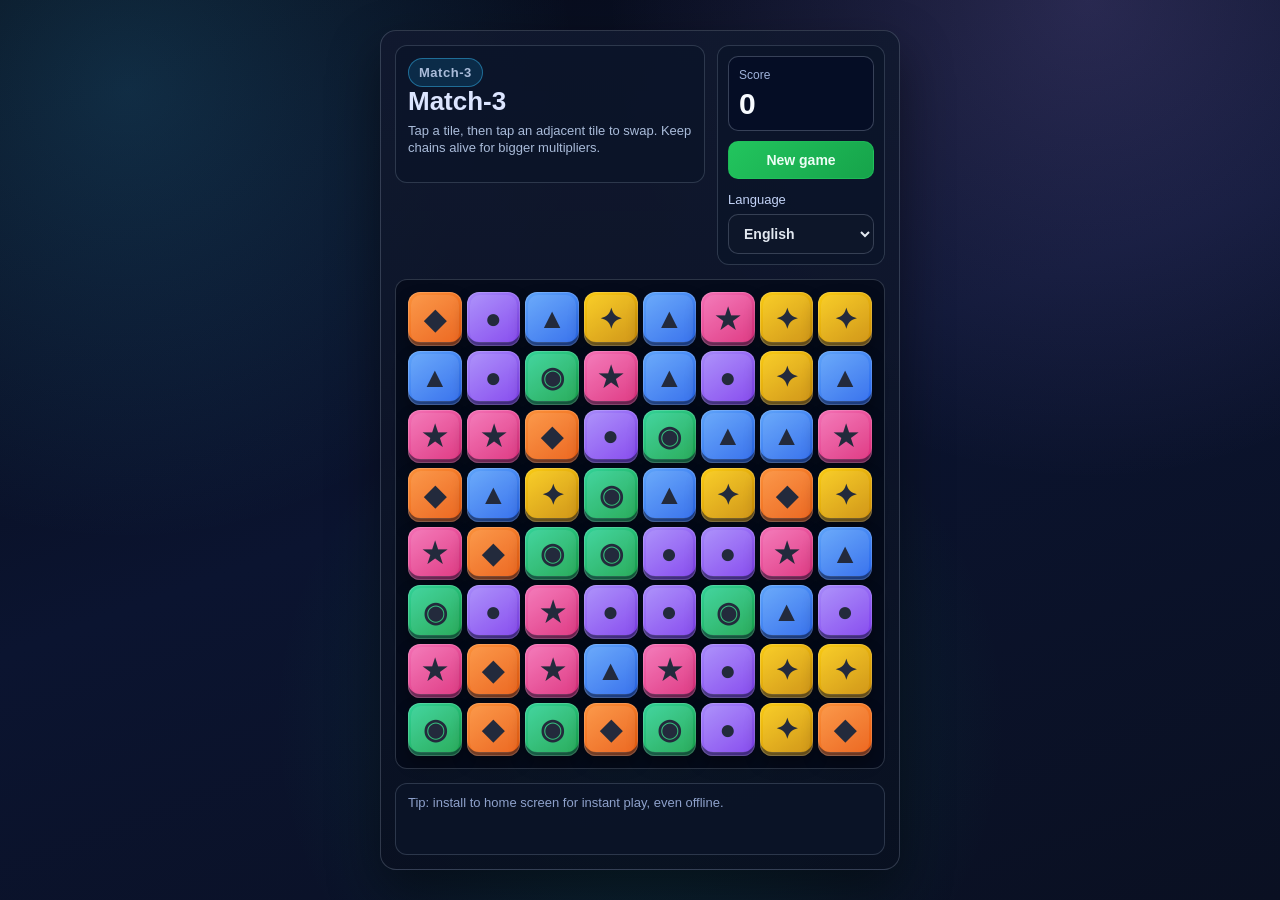
==== match3/index.html @ 3746330c "style: redesign match3 look with motion polish" ====
<!doctype html>
<html lang="en">
  <head>
    <meta charset="UTF-8" />
    <meta name="viewport" content="width=device-width, initial-scale=1.0" />
    <meta name="theme-color" content="#0f172a" />
    <meta name="description" content="Offline-ready Match-3 game built with HTML/CSS/JS (PWA)." />
    <link rel="manifest" href="./manifest.webmanifest" />
    <link rel="apple-touch-icon" href="./icons/icon-192.svg" />
    <link rel="icon" type="image/svg+xml" href="./icons/icon-192.svg" />
    <title>Match-3</title>
    <link rel="stylesheet" href="./styles.css" />
  </head>
  <body>
    <main class="app">
      <header class="topbar">
        <div class="title-block">
          <p class="badge">Match-3</p>
          <h1 data-i18n="title">Match-3</h1>
          <p data-i18n="subtitle">Tap a tile, then tap an adjacent tile to swap. Keep chains alive for bigger multipliers.</p>
        </div>

        <section class="hud" aria-label="Game status">
          <div class="score-box" id="score-box">
            <span data-i18n="score-label">Score</span>
            <strong id="score">0</strong>
          </div>

          <button id="restart" data-i18n="restart">Restart</button>

          <label for="locale" class="lang-label" data-i18n="locale-label">Language</label>
          <select id="locale">
            <option value="en">English</option>
            <option value="zh">中文</option>
            <option value="ms">Bahasa Melayu</option>
          </select>
        </section>
      </header>

      <section class="board-wrap">
        <section class="board" id="board" aria-label="Game board"></section>
      </section>

      <div class="status-area" aria-live="polite">
        <p class="hint" data-i18n="hint">Tip: install to home screen for instant play, even offline.</p>
        <p class="offline-status" id="status"></p>
      </div>
    </main>

    <script src="./app.js" defer></script>
    <script src="./sw-register.js" defer></script>
  </body>
</html>
---- match3/styles.css ----
:root {
  font-family: Inter, "PingFang SC", "Microsoft YaHei", "Noto Sans", Arial, Helvetica, sans-serif;
  color: #dce5ff;
  background: #070b17;
  line-height: 1.35;
}

* {
  box-sizing: border-box;
}

body {
  margin: 0;
  min-height: 100vh;
  display: grid;
  place-items: center;
  padding: 18px;
  background:
    radial-gradient(circle at 10% 10%, rgba(56, 189, 248, 0.18), transparent 32%),
    radial-gradient(circle at 85% 0%, rgba(167, 139, 250, 0.2), transparent 34%),
    radial-gradient(circle at 50% 80%, rgba(16, 185, 129, 0.16), transparent 38%),
    linear-gradient(160deg, #070b17 0%, #0b1430 48%, #0a1022 100%);
  color: inherit;
}

.app {
  width: min(520px, 100%);
  border-radius: 16px;
  background:
    linear-gradient(180deg, rgba(17, 25, 47, 0.9), rgba(9, 15, 31, 0.82));
  border: 1px solid rgba(148, 163, 184, 0.28);
  box-shadow: 0 22px 52px rgba(0, 0, 0, 0.45);
  display: grid;
  gap: 14px;
  padding: 14px;
}

.topbar {
  display: grid;
  grid-template-columns: 1fr auto;
  align-items: start;
  gap: 12px;
}

.title-block,
.hud {
  background: rgba(11, 20, 40, 0.8);
  border: 1px solid rgba(148, 163, 184, 0.25);
  border-radius: 12px;
  padding: 10px;
}

.title-block {
  padding: 12px;
  min-height: 138px;
}

.badge {
  display: inline-block;
  margin: 0 0 8px;
  padding: 5px 10px;
  border-radius: 999px;
  font-size: 12px;
  letter-spacing: 0.04em;
  color: #7dd3fc;
  background: rgba(14, 165, 233, 0.16);
  border: 1px solid rgba(56, 189, 248, 0.45);
  font-weight: 700;
}

h1 {
  margin: 0 0 6px;
  font-size: 26px;
  line-height: 1.1;
}

.title-block p {
  margin: 0;
  font-size: 13px;
  color: #a9bbd9;
}

.hud {
  min-width: 162px;
  width: 168px;
}

.score-box {
  border-radius: 10px;
  padding: 10px;
  background: #050d25;
  border: 1px solid rgba(148, 163, 184, 0.35);
  margin-bottom: 10px;
  transform-origin: center;
}

.score-box span {
  display: block;
  color: #9fb2da;
  font-size: 12px;
  margin-bottom: 4px;
}

.score-box strong {
  display: block;
  font-size: 30px;
  color: #f8fbff;
  line-height: 1.1;
  letter-spacing: 0.03em;
}

.hud label {
  display: block;
  margin-top: 12px;
  margin-bottom: 6px;
  font-size: 13px;
  color: #c3d3f7;
}

select,
button {
  border: 1px solid rgba(148, 163, 184, 0.3);
  border-radius: 10px;
  background: rgba(15, 23, 42, 0.7);
  color: #e2e8f0;
  width: 100%;
  padding: 10px 11px;
  font-size: 14px;
  font-weight: 600;
}

button {
  background: linear-gradient(135deg, #22c55e, #16a34a);
  border-color: rgba(34, 197, 94, 0.55);
  color: #ecfdf5;
  cursor: pointer;
  transition: transform 120ms ease, box-shadow 120ms ease, filter 120ms ease;
}

button:hover {
  filter: brightness(1.08);
  box-shadow: 0 10px 16px rgba(34, 197, 94, 0.25);
}

button:active {
  transform: translateY(1px) scale(0.99);
}

button:focus-visible,
select:focus-visible {
  outline: 3px solid rgba(56, 189, 248, 0.72);
  outline-offset: 2px;
}

.status-area {
  border-radius: 12px;
  padding: 10px 12px;
  background: rgba(11, 20, 40, 0.75);
  border: 1px solid rgba(148, 163, 184, 0.25);
  min-height: 72px;
}

.hint {
  color: #8ea1cb;
  margin: 0;
  font-size: 13px;
}

#status {
  margin: 8px 0 0;
  font-size: 13px;
  min-height: 18px;
  color: #facc15;
}

.board-wrap {
  background: rgba(4, 10, 25, 0.85);
  border: 1px solid rgba(148, 163, 184, 0.28);
  border-radius: 12px;
  padding: 12px;
}

.board {
  width: 100%;
  aspect-ratio: 1 / 1;
  display: grid;
  grid-template-columns: repeat(8, 1fr);
  grid-template-rows: repeat(8, 1fr);
  gap: 5px;
}

.tile {
  border: none;
  border-radius: 12px;
  width: 100%;
  aspect-ratio: 1 / 1;
  display: grid;
  place-items: center;
  font-size: 28px;
  font-weight: 600;
  cursor: pointer;
  position: relative;
  user-select: none;
  transition: transform 140ms cubic-bezier(0.2, 0.7, 0.2, 1), box-shadow 140ms ease;
  box-shadow: inset 0 -4px 0 rgba(15, 23, 42, 0.55), 0 8px 16px rgba(0, 0, 0, 0.32);
  color: #0f172a;
}

.tile::before {
  content: "";
  position: absolute;
  inset: 3px;
  border-radius: 10px;
  opacity: 0.22;
  background: rgba(255, 255, 255, 0.38);
}

.tile::after {
  content: "";
  position: absolute;
  inset: 0;
  border-radius: inherit;
  box-shadow: inset 0 0 0 1px rgba(255, 255, 255, 0.16);
}

.tile span,
.tile {
  position: relative;
}

.tile.removing {
  opacity: 0;
  transform: scale(0.12) rotate(12deg);
  transition: transform 110ms ease, opacity 110ms ease;
}

.tile.selected {
  transform: translateY(-2px);
  box-shadow: 0 0 0 3px rgba(245, 158, 11, 0.6), 0 0 18px rgba(245, 158, 11, 0.6);
}

.tile.shake {
  animation: tile-shake 170ms ease-in-out;
}

.tile.appearing {
  animation: tile-pop 260ms cubic-bezier(0.16, 1, 0.3, 1);
}

.score-pop {
  animation: score-pop 280ms cubic-bezier(0.18, 1, 0.31, 1);
}

.swapping {
  transition: transform 210ms cubic-bezier(0.17, 0.89, 0.32, 1.2);
}

.type-0 {
  background: linear-gradient(145deg, #fb923c, #ea580c);
}

.type-1 {
  background: linear-gradient(145deg, #34d399, #16a34a);
}

.type-2 {
  background: linear-gradient(145deg, #60a5fa, #2563eb);
}

.type-3 {
  background: linear-gradient(145deg, #f472b6, #db2777);
}

.type-4 {
  background: linear-gradient(145deg, #a78bfa, #7c3aed);
}

.type-5 {
  background: linear-gradient(145deg, #facc15, #ca8a04);
}

@keyframes tile-pop {
  0% {
    transform: scale(0.55) translateY(8px);
    opacity: 0;
  }
  65% {
    transform: scale(1.08) translateY(-2px);
    opacity: 1;
  }
  100% {
    transform: scale(1) translateY(0);
    opacity: 1;
  }
}

@keyframes score-pop {
  0% {
    transform: scale(1);
  }
  50% {
    transform: scale(1.07);
  }
  100% {
    transform: scale(1);
  }
}

@keyframes tile-shake {
  0%,
  100% {
    transform: translateX(0);
  }
  20% {
    transform: translateX(-3px);
  }
  40% {
    transform: translateX(3px);
  }
  60% {
    transform: translateX(-2px);
  }
  80% {
    transform: translateX(2px);
  }
}

@media (max-width: 540px) {
  .topbar {
    grid-template-columns: 1fr;
  }

  .hud {
    width: 100%;
  }

  .tile {
    font-size: 22px;
  }
}
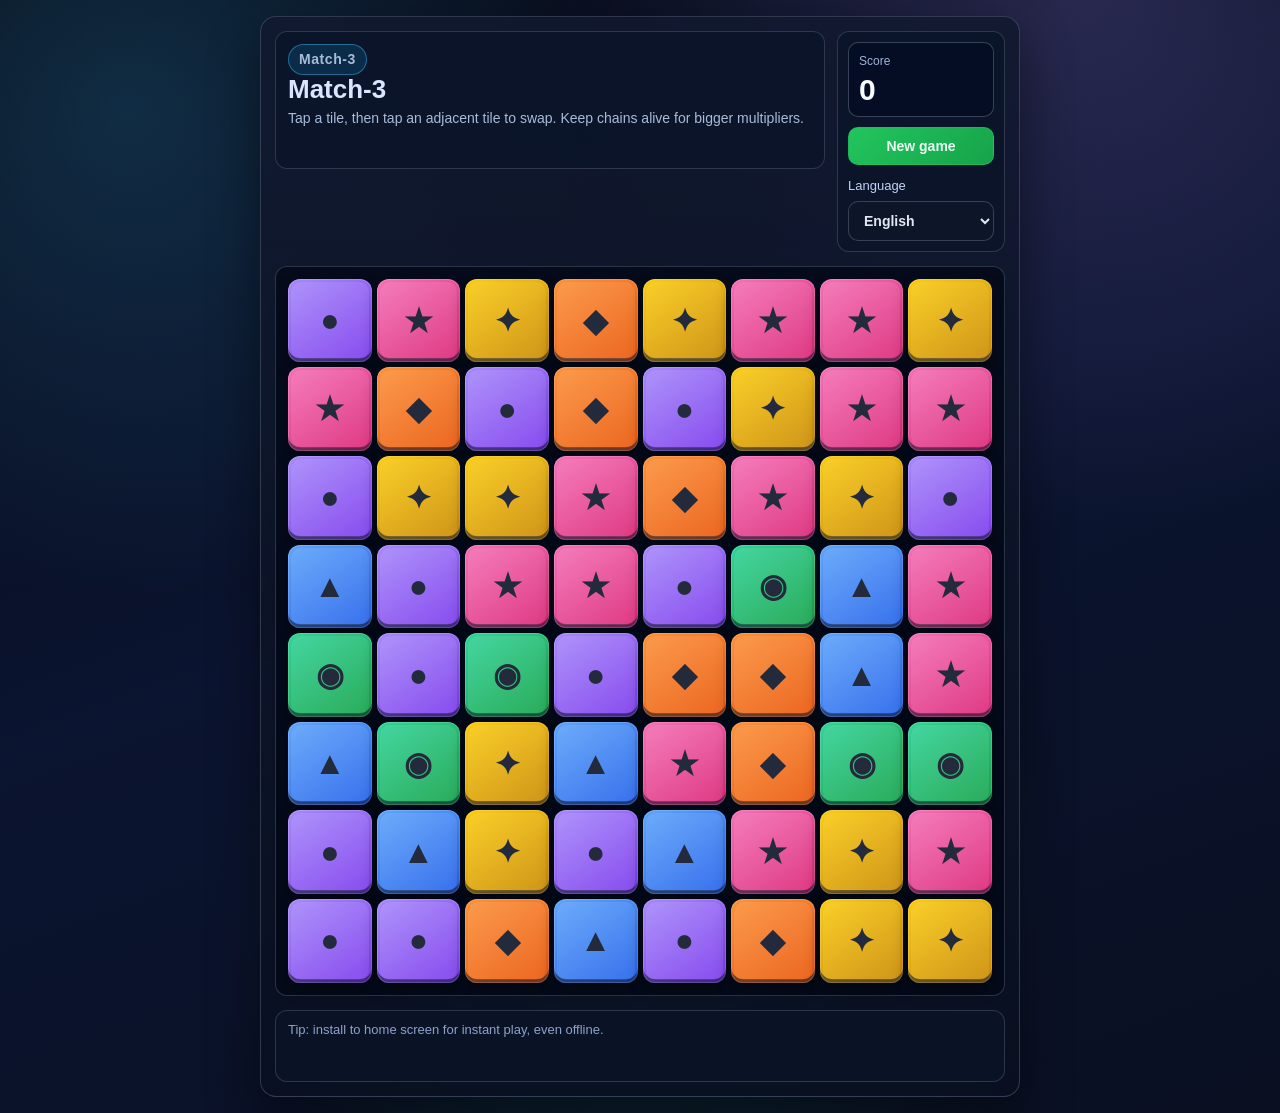
==== commit c54f458c: "feat: improve match3 mobile responsive drag and safe area" ====
--- a/match3/index.html
+++ b/match3/index.html
@@ -2,7 +2,12 @@
 <html lang="en">
   <head>
     <meta charset="UTF-8" />
-    <meta name="viewport" content="width=device-width, initial-scale=1.0" />
+    <meta
+      name="viewport"
+      content="width=device-width, initial-scale=1, maximum-scale=1, minimum-scale=1, user-scalable=no, viewport-fit=cover"
+    />
+    <meta name="apple-mobile-web-app-capable" content="yes" />
+    <meta name="mobile-web-app-capable" content="yes" />
     <meta name="theme-color" content="#0f172a" />
     <meta name="description" content="Offline-ready Match-3 game built with HTML/CSS/JS (PWA)." />
     <link rel="manifest" href="./manifest.webmanifest" />
--- a/match3/styles.css
+++ b/match3/styles.css
@@ -3,6 +3,10 @@
   color: #dce5ff;
   background: #070b17;
   line-height: 1.35;
+  --safe-top: env(safe-area-inset-top);
+  --safe-right: env(safe-area-inset-right);
+  --safe-bottom: env(safe-area-inset-bottom);
+  --safe-left: env(safe-area-inset-left);
 }
 
 * {
@@ -11,20 +15,30 @@
 
 body {
   margin: 0;
+  min-height: 100dvh;
   min-height: 100vh;
   display: grid;
   place-items: center;
-  padding: 18px;
+  padding:
+    max(16px, var(--safe-top))
+    max(16px, var(--safe-right))
+    max(16px, var(--safe-bottom))
+    max(16px, var(--safe-left));
   background:
     radial-gradient(circle at 10% 10%, rgba(56, 189, 248, 0.18), transparent 32%),
     radial-gradient(circle at 85% 0%, rgba(167, 139, 250, 0.2), transparent 34%),
     radial-gradient(circle at 50% 80%, rgba(16, 185, 129, 0.16), transparent 38%),
     linear-gradient(160deg, #070b17 0%, #0b1430 48%, #0a1022 100%);
   color: inherit;
+  overflow: hidden;
+  overscroll-behavior: none;
+  touch-action: manipulation;
+  -webkit-text-size-adjust: 100%;
 }
 
 .app {
-  width: min(520px, 100%);
+  width: min(620px, calc(100vw - 32px));
+  max-width: 860px;
   border-radius: 16px;
   background:
     linear-gradient(180deg, rgba(17, 25, 47, 0.9), rgba(9, 15, 31, 0.82));
@@ -187,6 +201,7 @@
   grid-template-columns: repeat(8, 1fr);
   grid-template-rows: repeat(8, 1fr);
   gap: 5px;
+  touch-action: none;
 }
 
 .tile {
@@ -200,7 +215,9 @@
   font-weight: 600;
   cursor: pointer;
   position: relative;
+  -webkit-tap-highlight-color: transparent;
   user-select: none;
+  touch-action: none;
   transition: transform 140ms cubic-bezier(0.2, 0.7, 0.2, 1), box-shadow 140ms ease;
   box-shadow: inset 0 -4px 0 rgba(15, 23, 42, 0.55), 0 8px 16px rgba(0, 0, 0, 0.32);
   color: #0f172a;
@@ -236,7 +253,18 @@
 
 .tile.selected {
   transform: translateY(-2px);
-  box-shadow: 0 0 0 3px rgba(245, 158, 11, 0.6), 0 0 18px rgba(245, 158, 11, 0.6);
+  box-shadow: 0 0 0 3px rgba(245, 158, 11, 0.8), 0 0 18px rgba(245, 158, 11, 0.6);
+}
+
+.tile.selected,
+.tile.dragging {
+  outline: 2px solid rgba(250, 204, 21, 0.9);
+  outline-offset: 1px;
+}
+
+.tile:focus-visible {
+  outline: 3px solid rgba(56, 189, 248, 0.85);
+  outline-offset: 2px;
 }
 
 .tile.shake {
@@ -338,3 +366,36 @@
     font-size: 22px;
   }
 }
+
+@media (min-width: 541px) and (max-width: 820px) {
+  .app {
+    width: min(700px, calc(100vw - 32px));
+    padding: 16px;
+  }
+
+  .topbar {
+    grid-template-columns: 1.25fr 1fr;
+  }
+
+  .hud {
+    width: 100%;
+  }
+
+  .tile {
+    font-size: 24px;
+  }
+}
+
+@media (min-width: 1025px) {
+  .app {
+    width: 760px;
+  }
+
+  .title-block p {
+    font-size: 14px;
+  }
+
+  .tile {
+    font-size: 32px;
+  }
+}
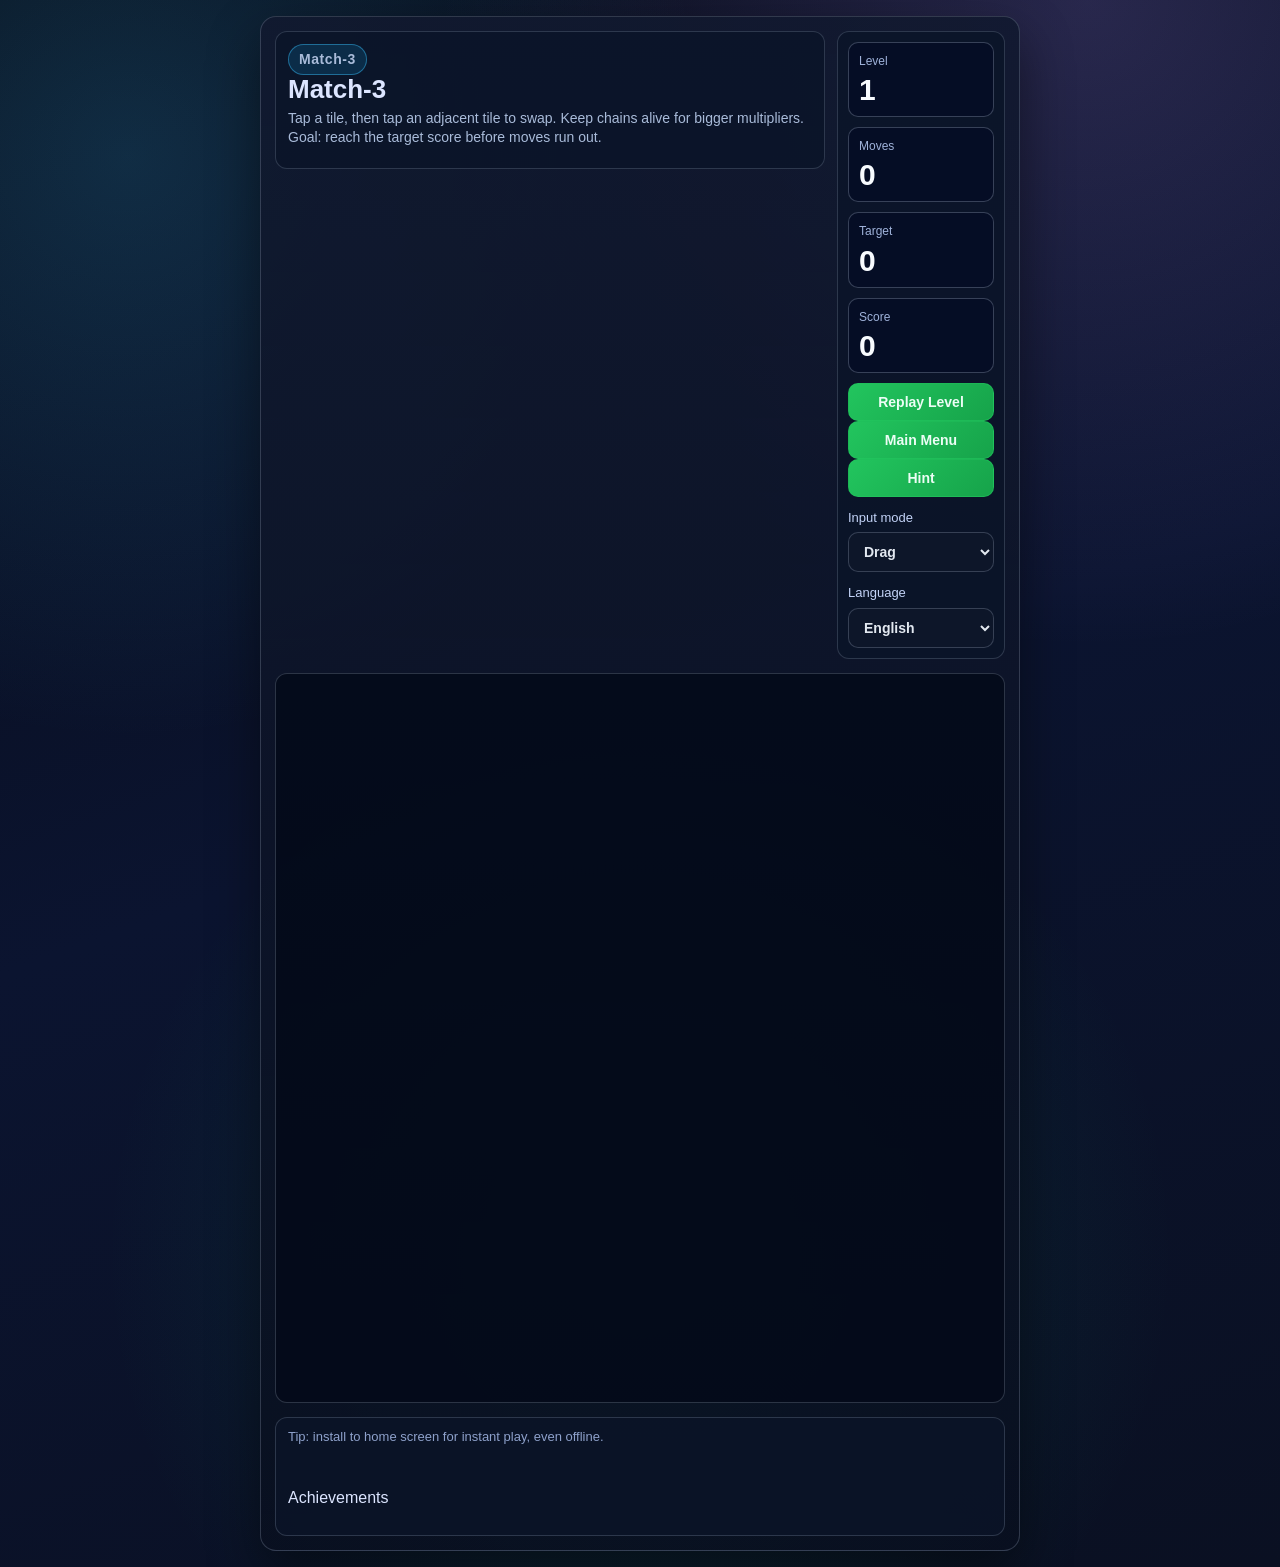
==== commit 61f4bb9f: "Refactor match3 to SSOT-style JS modules" ====
--- a/match3/index.html
+++ b/match3/index.html
@@ -23,20 +23,48 @@
           <p class="badge">Match-3</p>
           <h1 data-i18n="title">Match-3</h1>
           <p data-i18n="subtitle">Tap a tile, then tap an adjacent tile to swap. Keep chains alive for bigger multipliers.</p>
+          <p data-i18n="subtitle-goal">Goal: reach the target score before moves run out.</p>
         </div>
 
         <section class="hud" aria-label="Game status">
-          <div class="score-box" id="score-box">
-            <span data-i18n="score-label">Score</span>
-            <strong id="score">0</strong>
+          <div class="stat-grid" id="score-box" role="group" aria-label="Game status">
+            <div class="score-box">
+              <span data-i18n="level-label">Level</span>
+              <strong id="level">1</strong>
+            </div>
+            <div class="score-box">
+              <span data-i18n="moves-left">Moves</span>
+              <strong id="moves-left">0</strong>
+            </div>
+            <div class="score-box">
+              <span data-i18n="target-score">Target</span>
+              <strong id="target-score">0</strong>
+            </div>
+            <div class="score-box">
+              <span data-i18n="goal-progress-label">Score</span>
+              <strong id="goal-progress">0</strong>
+            </div>
           </div>
 
-          <button id="restart" data-i18n="restart">Restart</button>
+          <div class="control-row">
+            <button id="restart" data-i18n="restart">Replay Level</button>
+            <button id="next-level" data-i18n="next-level" hidden>Next Level</button>
+            <button id="main-menu" data-i18n="main-menu">Main Menu</button>
+          </div>
+
+          <div class="control-row">
+            <button id="hint" data-i18n="hint-button">Hint</button>
+            <label for="input-mode" class="mode-label" data-i18n="interaction-label">Input mode</label>
+            <select id="input-mode">
+              <option value="drag" data-i18n="input-mode-drag">Drag</option>
+              <option value="tap" data-i18n="input-mode-tap">Tap</option>
+            </select>
+          </div>
 
           <label for="locale" class="lang-label" data-i18n="locale-label">Language</label>
           <select id="locale">
             <option value="en">English</option>
-            <option value="zh">中文</option>
+            <option value="zh">&#20013;&#25991;</option>
             <option value="ms">Bahasa Melayu</option>
           </select>
         </section>
@@ -46,13 +74,25 @@
         <section class="board" id="board" aria-label="Game board"></section>
       </section>
 
-      <div class="status-area" aria-live="polite">
+      <div class="status-area">
+        <p class="hint" id="status-hint"></p>
         <p class="hint" data-i18n="hint">Tip: install to home screen for instant play, even offline.</p>
-        <p class="offline-status" id="status"></p>
+        <p class="status-message" id="status" aria-live="polite"></p>
+        <p class="goal-message" id="goal-message" aria-live="assertive"></p>
+        <div class="achievements-wrap">
+          <p data-i18n="achievement-title">Achievements</p>
+          <ul id="achievements" class="achievements-list"></ul>
+        </div>
       </div>
     </main>
 
+    <script src="./js/config.js" defer></script>
+    <script src="./js/i18n.js" defer></script>
+    <script src="./js/modules/game-store.js" defer></script>
+    <script src="./js/modules/game-ui.js" defer></script>
     <script src="./app.js" defer></script>
     <script src="./sw-register.js" defer></script>
   </body>
 </html>
+
+
--- a/match3/styles.css
+++ b/match3/styles.css
@@ -3,6 +3,7 @@
   color: #dce5ff;
   background: #070b17;
   line-height: 1.35;
+  --tile-gap: 5px;
   --safe-top: env(safe-area-inset-top);
   --safe-right: env(safe-area-inset-right);
   --safe-bottom: env(safe-area-inset-bottom);
@@ -200,7 +201,7 @@
   display: grid;
   grid-template-columns: repeat(8, 1fr);
   grid-template-rows: repeat(8, 1fr);
-  gap: 5px;
+  gap: var(--tile-gap);
   touch-action: none;
 }
 
@@ -262,6 +263,42 @@
   outline-offset: 1px;
 }
 
+.tile.swap-hint {
+  outline: 2px dashed rgba(34, 197, 94, 0.75);
+  outline-offset: 1px;
+  box-shadow: 0 0 0 1px rgba(34, 197, 94, 0.35), 0 0 10px rgba(34, 197, 94, 0.35);
+}
+
+.tile.match-hint {
+  animation: match-pulse 900ms ease-out infinite;
+  box-shadow: 0 0 0 2px rgba(96, 165, 250, 0.72), 0 0 16px rgba(96, 165, 250, 0.5);
+  animation-name: match-pulse, match-glow;
+  animation-duration: 900ms, 1200ms;
+  animation-timing-function: ease-out, ease-in-out;
+  animation-iteration-count: infinite, infinite;
+}
+
+.chain-badge {
+  position: absolute;
+  top: 4px;
+  right: 4px;
+  font-size: 11px;
+  line-height: 1;
+  border-radius: 999px;
+  padding: 4px 6px;
+  color: #ecfeff;
+  background: linear-gradient(120deg, rgba(34, 211, 238, 0.95), rgba(59, 130, 246, 0.95));
+  border: 1px solid rgba(191, 219, 254, 0.8);
+  box-shadow: 0 2px 8px rgba(14, 116, 144, 0.35);
+  font-weight: 700;
+  letter-spacing: 0;
+  pointer-events: none;
+}
+
+.tile.invalid-swap {
+  animation: invalid-shake 240ms ease-in-out;
+}
+
 .tile:focus-visible {
   outline: 3px solid rgba(56, 189, 248, 0.85);
   outline-offset: 2px;
@@ -273,6 +310,13 @@
 
 .tile.appearing {
   animation: tile-pop 260ms cubic-bezier(0.16, 1, 0.3, 1);
+}
+
+.tile.falling {
+  transform: translateY(calc(-1 * var(--drop-distance) * (100% + var(--tile-gap))));
+  animation: tile-fall 460ms cubic-bezier(0.2, 1, 0.32, 1);
+  animation-delay: var(--fall-delay, 60ms);
+  animation-fill-mode: both;
 }
 
 .score-pop {
@@ -322,6 +366,22 @@
   }
 }
 
+@keyframes tile-fall {
+  0%,
+  18% {
+    transform: translateY(calc(-1 * var(--drop-distance) * (100% + var(--tile-gap))));
+  }
+  84% {
+    transform: translateY(3px);
+  }
+  94% {
+    transform: translateY(-2px);
+  }
+  100% {
+    transform: translateY(0);
+  }
+}
+
 @keyframes score-pop {
   0% {
     transform: scale(1);
@@ -350,6 +410,51 @@
   }
   80% {
     transform: translateX(2px);
+  }
+}
+
+@keyframes match-pulse {
+  0% {
+    box-shadow: 0 0 0 1px rgba(34, 197, 94, 0.3), 0 0 0 rgba(34, 197, 94, 0);
+  }
+  50% {
+    box-shadow: 0 0 0 2px rgba(34, 197, 94, 0.3), 0 0 18px rgba(34, 197, 94, 0.5);
+  }
+  100% {
+    box-shadow: 0 0 0 1px rgba(34, 197, 94, 0.3), 0 0 0 rgba(34, 197, 94, 0);
+  }
+}
+
+@keyframes match-glow {
+  0% {
+    filter: saturate(1);
+  }
+  50% {
+    filter: saturate(1.15);
+  }
+  100% {
+    filter: saturate(1);
+  }
+}
+
+@keyframes invalid-shake {
+  0% {
+    transform: translateX(0);
+  }
+  20% {
+    transform: translateX(-4px);
+  }
+  40% {
+    transform: translateX(4px);
+  }
+  60% {
+    transform: translateX(-2px);
+  }
+  80% {
+    transform: translateX(2px);
+  }
+  100% {
+    transform: translateX(0);
   }
 }
 
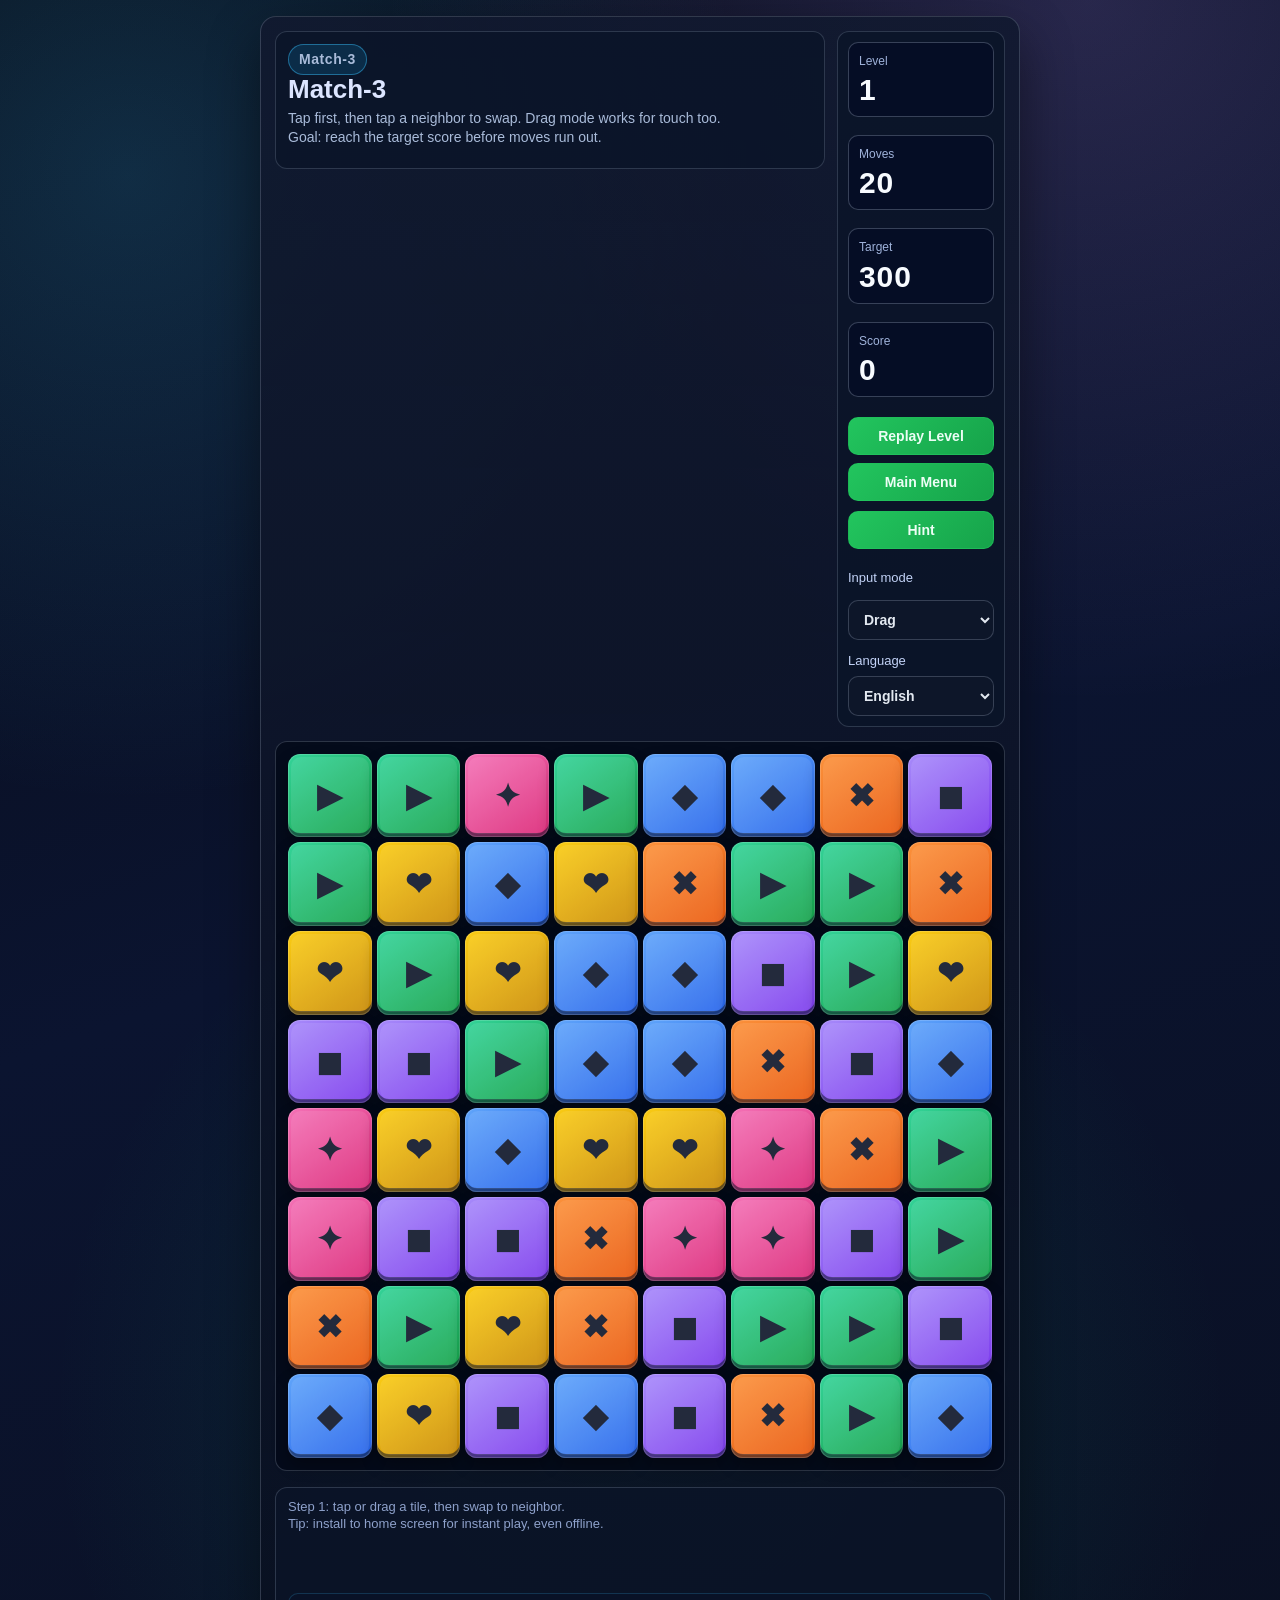
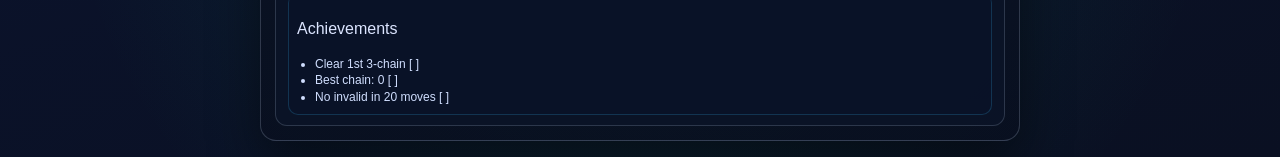
==== commit a0c1027f: "refactor: split match3 helpers into modules" ====
--- a/match3/index.html
+++ b/match3/index.html
@@ -89,7 +89,9 @@
     <script src="./js/config.js" defer></script>
     <script src="./js/i18n.js" defer></script>
     <script src="./js/modules/game-store.js" defer></script>
+    <script src="./js/modules/game-logic.js" defer></script>
     <script src="./js/modules/game-ui.js" defer></script>
+    <script src="./js/modules/game-animations.js" defer></script>
     <script src="./app.js" defer></script>
     <script src="./sw-register.js" defer></script>
   </body>
--- a/match3/styles.css
+++ b/match3/styles.css
@@ -1,506 +1,3 @@
-:root {
-  font-family: Inter, "PingFang SC", "Microsoft YaHei", "Noto Sans", Arial, Helvetica, sans-serif;
-  color: #dce5ff;
-  background: #070b17;
-  line-height: 1.35;
-  --tile-gap: 5px;
-  --safe-top: env(safe-area-inset-top);
-  --safe-right: env(safe-area-inset-right);
-  --safe-bottom: env(safe-area-inset-bottom);
-  --safe-left: env(safe-area-inset-left);
-}
-
-* {
-  box-sizing: border-box;
-}
-
-body {
-  margin: 0;
-  min-height: 100dvh;
-  min-height: 100vh;
-  display: grid;
-  place-items: center;
-  padding:
-    max(16px, var(--safe-top))
-    max(16px, var(--safe-right))
-    max(16px, var(--safe-bottom))
-    max(16px, var(--safe-left));
-  background:
-    radial-gradient(circle at 10% 10%, rgba(56, 189, 248, 0.18), transparent 32%),
-    radial-gradient(circle at 85% 0%, rgba(167, 139, 250, 0.2), transparent 34%),
-    radial-gradient(circle at 50% 80%, rgba(16, 185, 129, 0.16), transparent 38%),
-    linear-gradient(160deg, #070b17 0%, #0b1430 48%, #0a1022 100%);
-  color: inherit;
-  overflow: hidden;
-  overscroll-behavior: none;
-  touch-action: manipulation;
-  -webkit-text-size-adjust: 100%;
-}
-
-.app {
-  width: min(620px, calc(100vw - 32px));
-  max-width: 860px;
-  border-radius: 16px;
-  background:
-    linear-gradient(180deg, rgba(17, 25, 47, 0.9), rgba(9, 15, 31, 0.82));
-  border: 1px solid rgba(148, 163, 184, 0.28);
-  box-shadow: 0 22px 52px rgba(0, 0, 0, 0.45);
-  display: grid;
-  gap: 14px;
-  padding: 14px;
-}
-
-.topbar {
-  display: grid;
-  grid-template-columns: 1fr auto;
-  align-items: start;
-  gap: 12px;
-}
-
-.title-block,
-.hud {
-  background: rgba(11, 20, 40, 0.8);
-  border: 1px solid rgba(148, 163, 184, 0.25);
-  border-radius: 12px;
-  padding: 10px;
-}
-
-.title-block {
-  padding: 12px;
-  min-height: 138px;
-}
-
-.badge {
-  display: inline-block;
-  margin: 0 0 8px;
-  padding: 5px 10px;
-  border-radius: 999px;
-  font-size: 12px;
-  letter-spacing: 0.04em;
-  color: #7dd3fc;
-  background: rgba(14, 165, 233, 0.16);
-  border: 1px solid rgba(56, 189, 248, 0.45);
-  font-weight: 700;
-}
-
-h1 {
-  margin: 0 0 6px;
-  font-size: 26px;
-  line-height: 1.1;
-}
-
-.title-block p {
-  margin: 0;
-  font-size: 13px;
-  color: #a9bbd9;
-}
-
-.hud {
-  min-width: 162px;
-  width: 168px;
-}
-
-.score-box {
-  border-radius: 10px;
-  padding: 10px;
-  background: #050d25;
-  border: 1px solid rgba(148, 163, 184, 0.35);
-  margin-bottom: 10px;
-  transform-origin: center;
-}
-
-.score-box span {
-  display: block;
-  color: #9fb2da;
-  font-size: 12px;
-  margin-bottom: 4px;
-}
-
-.score-box strong {
-  display: block;
-  font-size: 30px;
-  color: #f8fbff;
-  line-height: 1.1;
-  letter-spacing: 0.03em;
-}
-
-.hud label {
-  display: block;
-  margin-top: 12px;
-  margin-bottom: 6px;
-  font-size: 13px;
-  color: #c3d3f7;
-}
-
-select,
-button {
-  border: 1px solid rgba(148, 163, 184, 0.3);
-  border-radius: 10px;
-  background: rgba(15, 23, 42, 0.7);
-  color: #e2e8f0;
-  width: 100%;
-  padding: 10px 11px;
-  font-size: 14px;
-  font-weight: 600;
-}
-
-button {
-  background: linear-gradient(135deg, #22c55e, #16a34a);
-  border-color: rgba(34, 197, 94, 0.55);
-  color: #ecfdf5;
-  cursor: pointer;
-  transition: transform 120ms ease, box-shadow 120ms ease, filter 120ms ease;
-}
-
-button:hover {
-  filter: brightness(1.08);
-  box-shadow: 0 10px 16px rgba(34, 197, 94, 0.25);
-}
-
-button:active {
-  transform: translateY(1px) scale(0.99);
-}
-
-button:focus-visible,
-select:focus-visible {
-  outline: 3px solid rgba(56, 189, 248, 0.72);
-  outline-offset: 2px;
-}
-
-.status-area {
-  border-radius: 12px;
-  padding: 10px 12px;
-  background: rgba(11, 20, 40, 0.75);
-  border: 1px solid rgba(148, 163, 184, 0.25);
-  min-height: 72px;
-}
-
-.hint {
-  color: #8ea1cb;
-  margin: 0;
-  font-size: 13px;
-}
-
-#status {
-  margin: 8px 0 0;
-  font-size: 13px;
-  min-height: 18px;
-  color: #facc15;
-}
-
-.board-wrap {
-  background: rgba(4, 10, 25, 0.85);
-  border: 1px solid rgba(148, 163, 184, 0.28);
-  border-radius: 12px;
-  padding: 12px;
-}
-
-.board {
-  width: 100%;
-  aspect-ratio: 1 / 1;
-  display: grid;
-  grid-template-columns: repeat(8, 1fr);
-  grid-template-rows: repeat(8, 1fr);
-  gap: var(--tile-gap);
-  touch-action: none;
-}
-
-.tile {
-  border: none;
-  border-radius: 12px;
-  width: 100%;
-  aspect-ratio: 1 / 1;
-  display: grid;
-  place-items: center;
-  font-size: 28px;
-  font-weight: 600;
-  cursor: pointer;
-  position: relative;
-  -webkit-tap-highlight-color: transparent;
-  user-select: none;
-  touch-action: none;
-  transition: transform 140ms cubic-bezier(0.2, 0.7, 0.2, 1), box-shadow 140ms ease;
-  box-shadow: inset 0 -4px 0 rgba(15, 23, 42, 0.55), 0 8px 16px rgba(0, 0, 0, 0.32);
-  color: #0f172a;
-}
-
-.tile::before {
-  content: "";
-  position: absolute;
-  inset: 3px;
-  border-radius: 10px;
-  opacity: 0.22;
-  background: rgba(255, 255, 255, 0.38);
-}
-
-.tile::after {
-  content: "";
-  position: absolute;
-  inset: 0;
-  border-radius: inherit;
-  box-shadow: inset 0 0 0 1px rgba(255, 255, 255, 0.16);
-}
-
-.tile span,
-.tile {
-  position: relative;
-}
-
-.tile.removing {
-  opacity: 0;
-  transform: scale(0.12) rotate(12deg);
-  transition: transform 110ms ease, opacity 110ms ease;
-}
-
-.tile.selected {
-  transform: translateY(-2px);
-  box-shadow: 0 0 0 3px rgba(245, 158, 11, 0.8), 0 0 18px rgba(245, 158, 11, 0.6);
-}
-
-.tile.selected,
-.tile.dragging {
-  outline: 2px solid rgba(250, 204, 21, 0.9);
-  outline-offset: 1px;
-}
-
-.tile.swap-hint {
-  outline: 2px dashed rgba(34, 197, 94, 0.75);
-  outline-offset: 1px;
-  box-shadow: 0 0 0 1px rgba(34, 197, 94, 0.35), 0 0 10px rgba(34, 197, 94, 0.35);
-}
-
-.tile.match-hint {
-  animation: match-pulse 900ms ease-out infinite;
-  box-shadow: 0 0 0 2px rgba(96, 165, 250, 0.72), 0 0 16px rgba(96, 165, 250, 0.5);
-  animation-name: match-pulse, match-glow;
-  animation-duration: 900ms, 1200ms;
-  animation-timing-function: ease-out, ease-in-out;
-  animation-iteration-count: infinite, infinite;
-}
-
-.chain-badge {
-  position: absolute;
-  top: 4px;
-  right: 4px;
-  font-size: 11px;
-  line-height: 1;
-  border-radius: 999px;
-  padding: 4px 6px;
-  color: #ecfeff;
-  background: linear-gradient(120deg, rgba(34, 211, 238, 0.95), rgba(59, 130, 246, 0.95));
-  border: 1px solid rgba(191, 219, 254, 0.8);
-  box-shadow: 0 2px 8px rgba(14, 116, 144, 0.35);
-  font-weight: 700;
-  letter-spacing: 0;
-  pointer-events: none;
-}
-
-.tile.invalid-swap {
-  animation: invalid-shake 240ms ease-in-out;
-}
-
-.tile:focus-visible {
-  outline: 3px solid rgba(56, 189, 248, 0.85);
-  outline-offset: 2px;
-}
-
-.tile.shake {
-  animation: tile-shake 170ms ease-in-out;
-}
-
-.tile.appearing {
-  animation: tile-pop 260ms cubic-bezier(0.16, 1, 0.3, 1);
-}
-
-.tile.falling {
-  transform: translateY(calc(-1 * var(--drop-distance) * (100% + var(--tile-gap))));
-  animation: tile-fall 460ms cubic-bezier(0.2, 1, 0.32, 1);
-  animation-delay: var(--fall-delay, 60ms);
-  animation-fill-mode: both;
-}
-
-.score-pop {
-  animation: score-pop 280ms cubic-bezier(0.18, 1, 0.31, 1);
-}
-
-.swapping {
-  transition: transform 210ms cubic-bezier(0.17, 0.89, 0.32, 1.2);
-}
-
-.type-0 {
-  background: linear-gradient(145deg, #fb923c, #ea580c);
-}
-
-.type-1 {
-  background: linear-gradient(145deg, #34d399, #16a34a);
-}
-
-.type-2 {
-  background: linear-gradient(145deg, #60a5fa, #2563eb);
-}
-
-.type-3 {
-  background: linear-gradient(145deg, #f472b6, #db2777);
-}
-
-.type-4 {
-  background: linear-gradient(145deg, #a78bfa, #7c3aed);
-}
-
-.type-5 {
-  background: linear-gradient(145deg, #facc15, #ca8a04);
-}
-
-@keyframes tile-pop {
-  0% {
-    transform: scale(0.55) translateY(8px);
-    opacity: 0;
-  }
-  65% {
-    transform: scale(1.08) translateY(-2px);
-    opacity: 1;
-  }
-  100% {
-    transform: scale(1) translateY(0);
-    opacity: 1;
-  }
-}
-
-@keyframes tile-fall {
-  0%,
-  18% {
-    transform: translateY(calc(-1 * var(--drop-distance) * (100% + var(--tile-gap))));
-  }
-  84% {
-    transform: translateY(3px);
-  }
-  94% {
-    transform: translateY(-2px);
-  }
-  100% {
-    transform: translateY(0);
-  }
-}
-
-@keyframes score-pop {
-  0% {
-    transform: scale(1);
-  }
-  50% {
-    transform: scale(1.07);
-  }
-  100% {
-    transform: scale(1);
-  }
-}
-
-@keyframes tile-shake {
-  0%,
-  100% {
-    transform: translateX(0);
-  }
-  20% {
-    transform: translateX(-3px);
-  }
-  40% {
-    transform: translateX(3px);
-  }
-  60% {
-    transform: translateX(-2px);
-  }
-  80% {
-    transform: translateX(2px);
-  }
-}
-
-@keyframes match-pulse {
-  0% {
-    box-shadow: 0 0 0 1px rgba(34, 197, 94, 0.3), 0 0 0 rgba(34, 197, 94, 0);
-  }
-  50% {
-    box-shadow: 0 0 0 2px rgba(34, 197, 94, 0.3), 0 0 18px rgba(34, 197, 94, 0.5);
-  }
-  100% {
-    box-shadow: 0 0 0 1px rgba(34, 197, 94, 0.3), 0 0 0 rgba(34, 197, 94, 0);
-  }
-}
-
-@keyframes match-glow {
-  0% {
-    filter: saturate(1);
-  }
-  50% {
-    filter: saturate(1.15);
-  }
-  100% {
-    filter: saturate(1);
-  }
-}
-
-@keyframes invalid-shake {
-  0% {
-    transform: translateX(0);
-  }
-  20% {
-    transform: translateX(-4px);
-  }
-  40% {
-    transform: translateX(4px);
-  }
-  60% {
-    transform: translateX(-2px);
-  }
-  80% {
-    transform: translateX(2px);
-  }
-  100% {
-    transform: translateX(0);
-  }
-}
-
-@media (max-width: 540px) {
-  .topbar {
-    grid-template-columns: 1fr;
-  }
-
-  .hud {
-    width: 100%;
-  }
-
-  .tile {
-    font-size: 22px;
-  }
-}
-
-@media (min-width: 541px) and (max-width: 820px) {
-  .app {
-    width: min(700px, calc(100vw - 32px));
-    padding: 16px;
-  }
-
-  .topbar {
-    grid-template-columns: 1.25fr 1fr;
-  }
-
-  .hud {
-    width: 100%;
-  }
-
-  .tile {
-    font-size: 24px;
-  }
-}
-
-@media (min-width: 1025px) {
-  .app {
-    width: 760px;
-  }
-
-  .title-block p {
-    font-size: 14px;
-  }
-
-  .tile {
-    font-size: 32px;
-  }
-}
+@import url("./styles/base.css");
+@import url("./styles/board.css");
+@import url("./styles/ui.css");
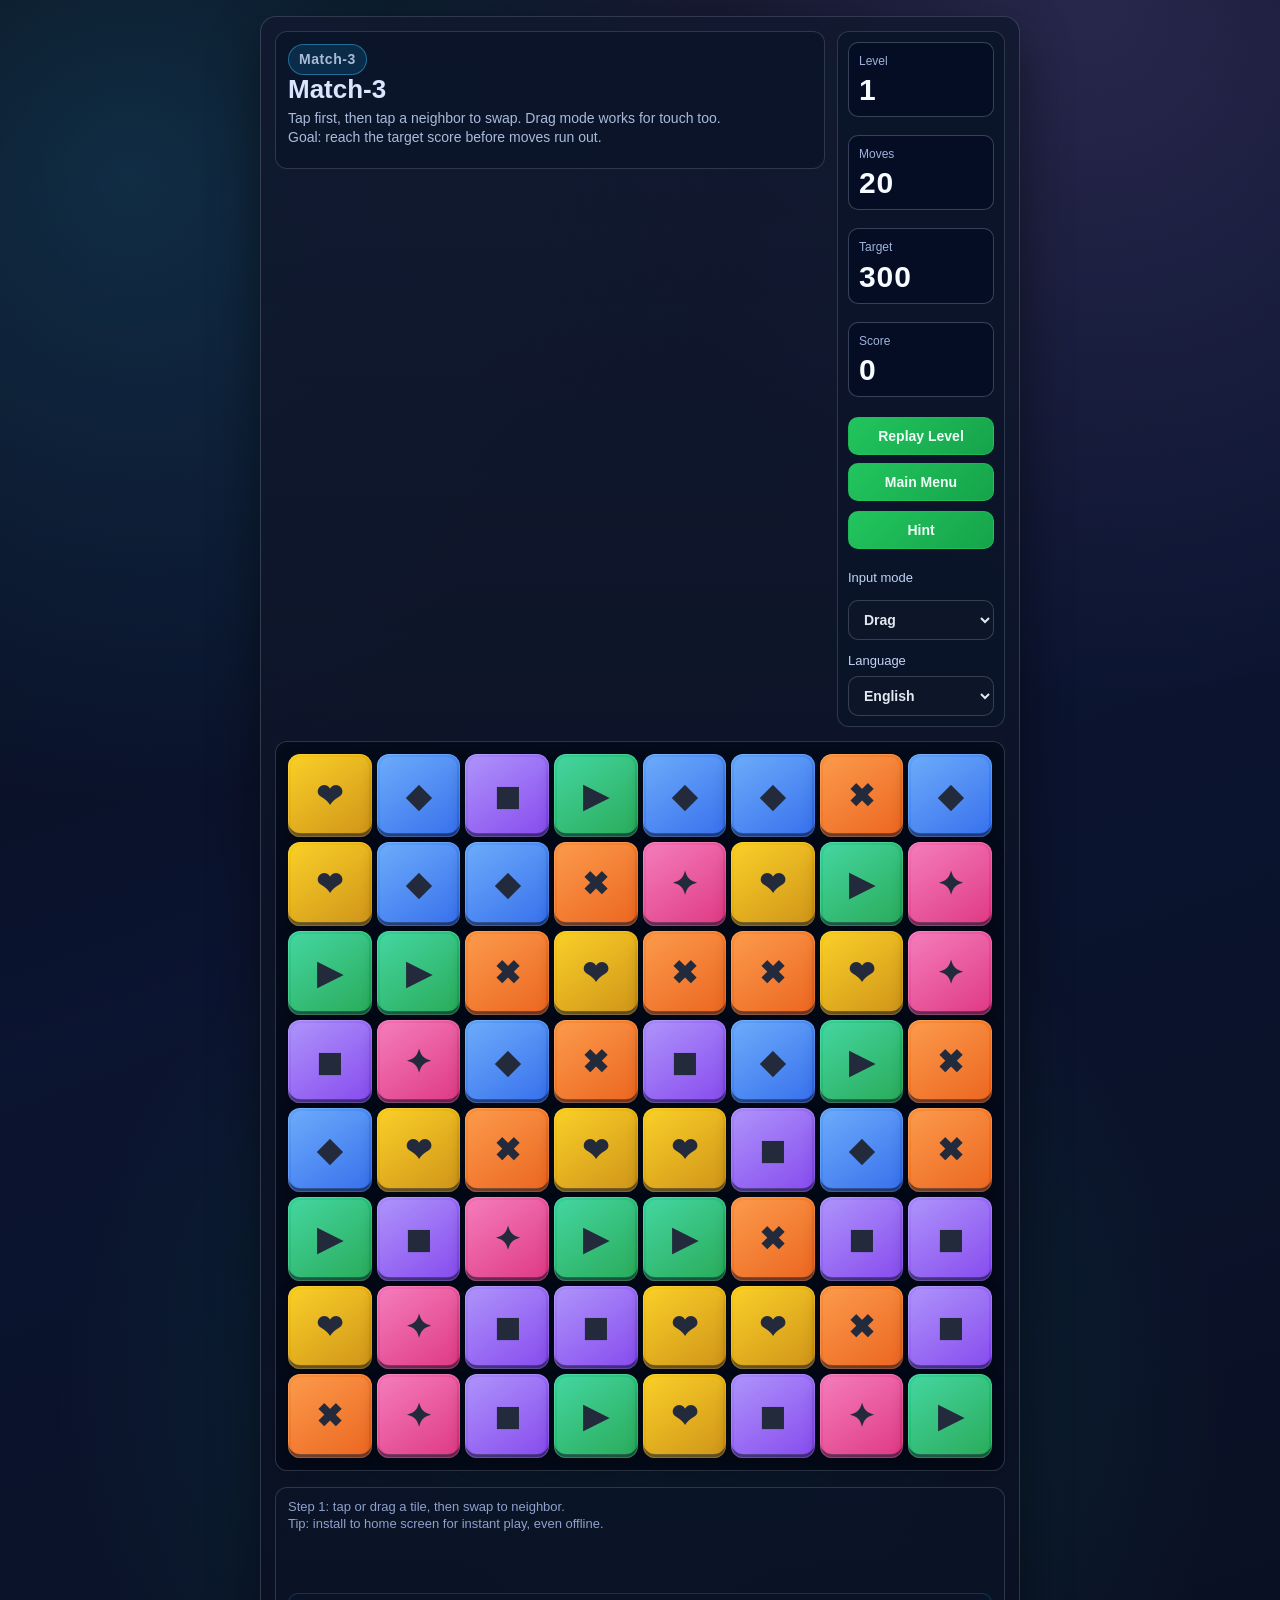
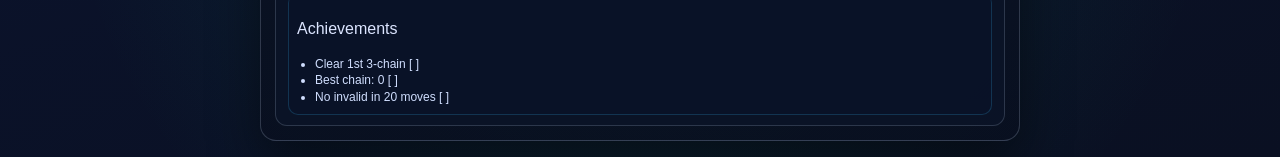
==== commit 8d0e4278: "refactor: split flow and input helpers" ====
--- a/match3/index.html
+++ b/match3/index.html
@@ -92,6 +92,8 @@
     <script src="./js/modules/game-logic.js" defer></script>
     <script src="./js/modules/game-ui.js" defer></script>
     <script src="./js/modules/game-animations.js" defer></script>
+    <script src="./js/modules/game-flow.js" defer></script>
+    <script src="./js/modules/game-input.js" defer></script>
     <script src="./app.js" defer></script>
     <script src="./sw-register.js" defer></script>
   </body>
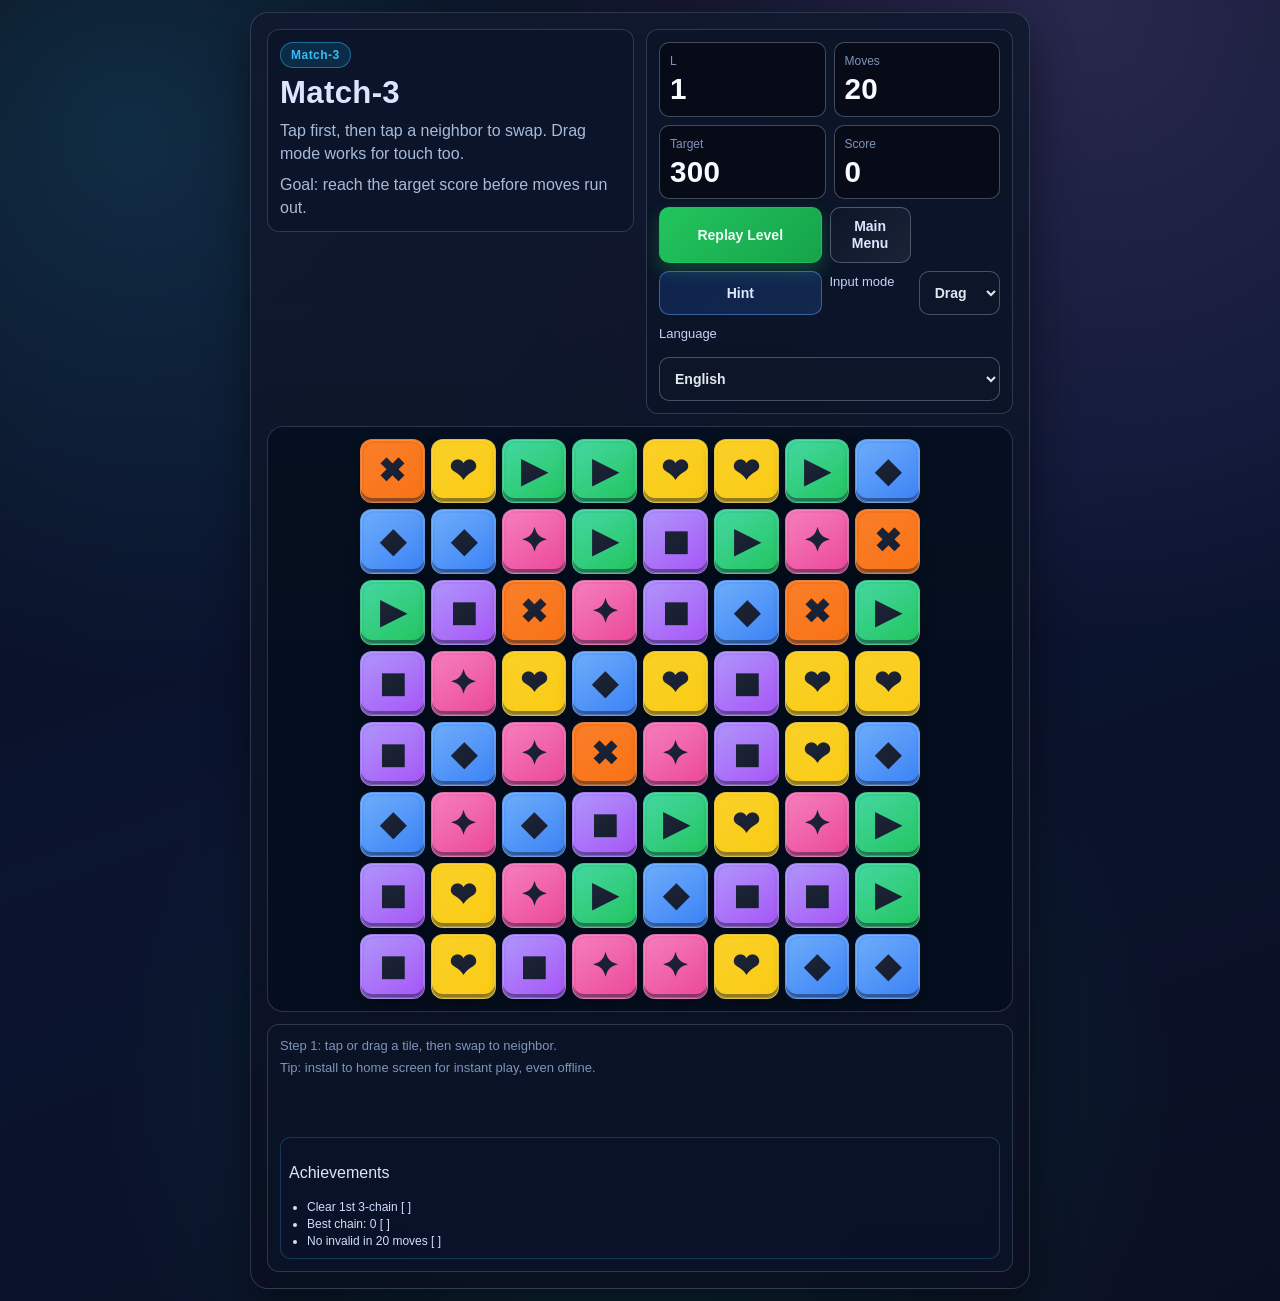
==== commit fa886562: "refactor: refresh match3 visual design system and mobile HUD" ====
--- a/match3/index.html
+++ b/match3/index.html
@@ -22,8 +22,10 @@
         <div class="title-block">
           <p class="badge">Match-3</p>
           <h1 data-i18n="title">Match-3</h1>
-          <p data-i18n="subtitle">Tap a tile, then tap an adjacent tile to swap. Keep chains alive for bigger multipliers.</p>
-          <p data-i18n="subtitle-goal">Goal: reach the target score before moves run out.</p>
+          <div class="title-copy">
+            <p class="subtitle" data-i18n="subtitle">Tap a tile, then tap an adjacent tile to swap. Drag mode works for touch too.</p>
+            <p class="subtitle" data-i18n="subtitle-goal">Goal: reach the target score before moves run out.</p>
+          </div>
         </div>
 
         <section class="hud" aria-label="Game status">
@@ -46,14 +48,14 @@
             </div>
           </div>
 
-          <div class="control-row">
-            <button id="restart" data-i18n="restart">Replay Level</button>
-            <button id="next-level" data-i18n="next-level" hidden>Next Level</button>
-            <button id="main-menu" data-i18n="main-menu">Main Menu</button>
+          <div class="control-row control-row--primary">
+            <button id="restart" class="btn btn-primary" data-i18n="restart">Replay Level</button>
+            <button id="next-level" class="btn btn-success" data-i18n="next-level" hidden>Next Level</button>
+            <button id="main-menu" class="btn btn-secondary" data-i18n="main-menu">Main Menu</button>
           </div>
 
-          <div class="control-row">
-            <button id="hint" data-i18n="hint-button">Hint</button>
+          <div class="control-row control-row--secondary">
+            <button id="hint" class="btn btn-ghost" data-i18n="hint-button">Hint</button>
             <label for="input-mode" class="mode-label" data-i18n="interaction-label">Input mode</label>
             <select id="input-mode">
               <option value="drag" data-i18n="input-mode-drag">Drag</option>
@@ -75,10 +77,14 @@
       </section>
 
       <div class="status-area">
-        <p class="hint" id="status-hint"></p>
-        <p class="hint" data-i18n="hint">Tip: install to home screen for instant play, even offline.</p>
-        <p class="status-message" id="status" aria-live="polite"></p>
-        <p class="goal-message" id="goal-message" aria-live="assertive"></p>
+        <div class="status-ticker">
+          <p class="hint status-hint" id="status-hint"></p>
+          <p class="hint status-note" data-i18n="hint">Tip: install to home screen for instant play, even offline.</p>
+        </div>
+        <div class="status-messages">
+          <p class="status-message" id="status" aria-live="polite"></p>
+          <p class="goal-message" id="goal-message" aria-live="assertive"></p>
+        </div>
         <div class="achievements-wrap">
           <p data-i18n="achievement-title">Achievements</p>
           <ul id="achievements" class="achievements-list"></ul>
@@ -98,5 +104,3 @@
     <script src="./sw-register.js" defer></script>
   </body>
 </html>
-
-
--- a/match3/styles.css
+++ b/match3/styles.css
@@ -1,3 +1,4 @@
+@import url("./styles/design-tokens.css");
 @import url("./styles/base.css");
 @import url("./styles/board.css");
 @import url("./styles/ui.css");
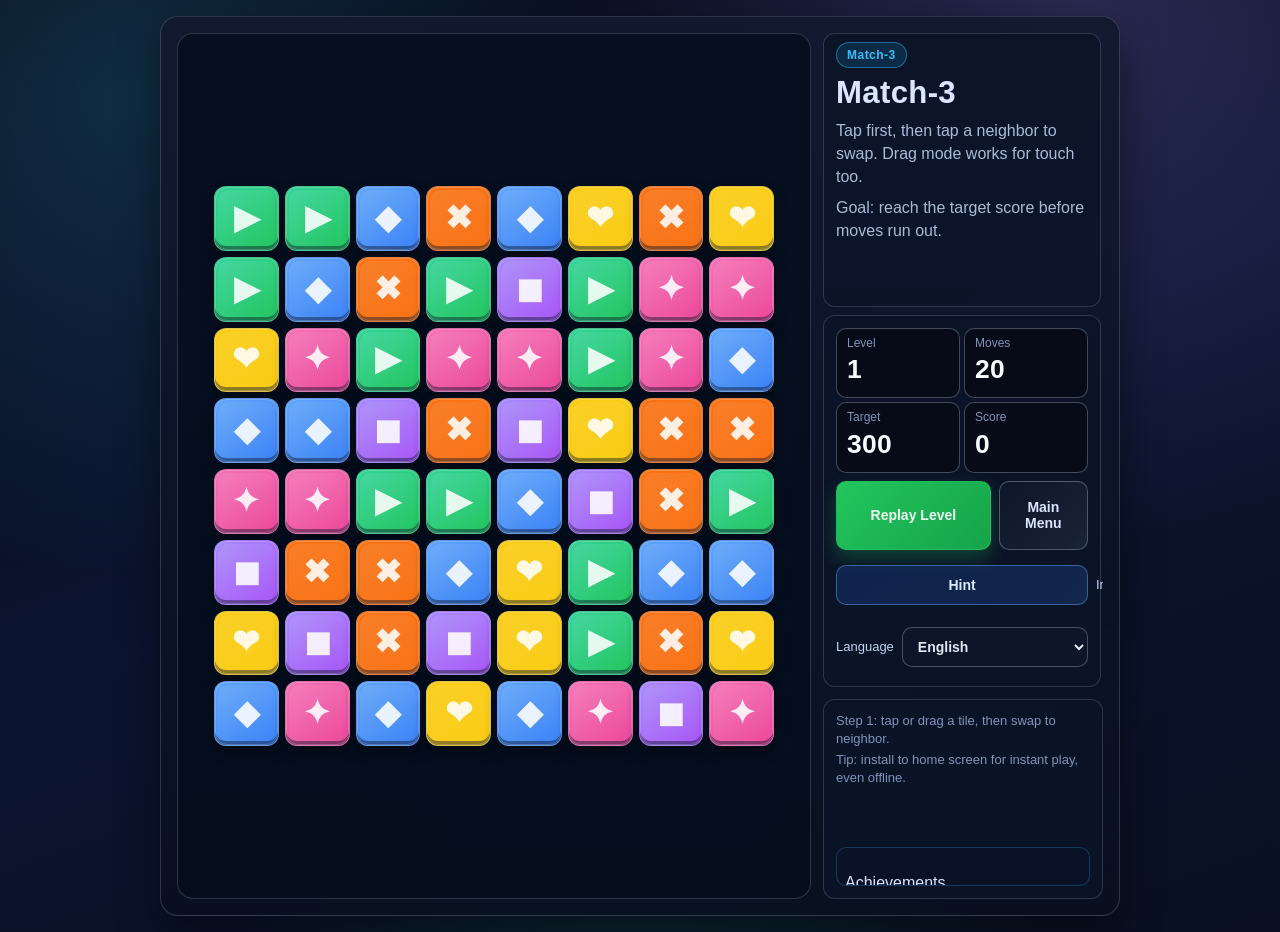
==== commit 0e759475: "redesign: responsive 3-breakpoint layout for mobile / tablet / desktop - Mobile (≤640px): 4-stat bar" ====
--- a/match3/index.html
+++ b/match3/index.html
@@ -18,18 +18,20 @@
   </head>
   <body>
     <main class="app">
-      <header class="topbar">
+
+      <!-- HUD ZONE: title block + stats + controls -->
+      <div class="hud-zone">
         <div class="title-block">
           <p class="badge">Match-3</p>
           <h1 data-i18n="title">Match-3</h1>
           <div class="title-copy">
-            <p class="subtitle" data-i18n="subtitle">Tap a tile, then tap an adjacent tile to swap. Drag mode works for touch too.</p>
+            <p class="subtitle" data-i18n="subtitle">Tap first, then tap a neighbor to swap. Drag mode works for touch too.</p>
             <p class="subtitle" data-i18n="subtitle-goal">Goal: reach the target score before moves run out.</p>
           </div>
         </div>
 
         <section class="hud" aria-label="Game status">
-          <div class="stat-grid" id="score-box" role="group" aria-label="Game status">
+          <div class="stat-grid" id="score-box" role="group">
             <div class="score-box">
               <span data-i18n="level-label">Level</span>
               <strong id="level">1</strong>
@@ -56,26 +58,34 @@
 
           <div class="control-row control-row--secondary">
             <button id="hint" class="btn btn-ghost" data-i18n="hint-button">Hint</button>
-            <label for="input-mode" class="mode-label" data-i18n="interaction-label">Input mode</label>
-            <select id="input-mode">
-              <option value="drag" data-i18n="input-mode-drag">Drag</option>
-              <option value="tap" data-i18n="input-mode-tap">Tap</option>
+            <div class="mode-pair">
+              <label for="input-mode" data-i18n="interaction-label">Input mode</label>
+              <select id="input-mode">
+                <option value="drag" data-i18n="input-mode-drag">Drag</option>
+                <option value="tap" data-i18n="input-mode-tap">Tap</option>
+              </select>
+            </div>
+          </div>
+
+          <div class="lang-pair">
+            <label for="locale" class="lang-label" data-i18n="locale-label">Language</label>
+            <select id="locale">
+              <option value="en">English</option>
+              <option value="zh">&#20013;&#25991;</option>
+              <option value="ms">Bahasa Melayu</option>
             </select>
           </div>
+        </section>
+      </div>
 
-          <label for="locale" class="lang-label" data-i18n="locale-label">Language</label>
-          <select id="locale">
-            <option value="en">English</option>
-            <option value="zh">&#20013;&#25991;</option>
-            <option value="ms">Bahasa Melayu</option>
-          </select>
-        </section>
-      </header>
-
+      <!-- BOARD -->
       <section class="board-wrap">
-        <section class="board" id="board" aria-label="Game board"></section>
+        <section class="board" id="board"
+          aria-label="Game board"
+          data-i18n-aria="board-label"></section>
       </section>
 
+      <!-- STATUS -->
       <div class="status-area">
         <div class="status-ticker">
           <p class="hint status-hint" id="status-hint"></p>
@@ -90,6 +100,7 @@
           <ul id="achievements" class="achievements-list"></ul>
         </div>
       </div>
+
     </main>
 
     <script src="./js/config.js" defer></script>
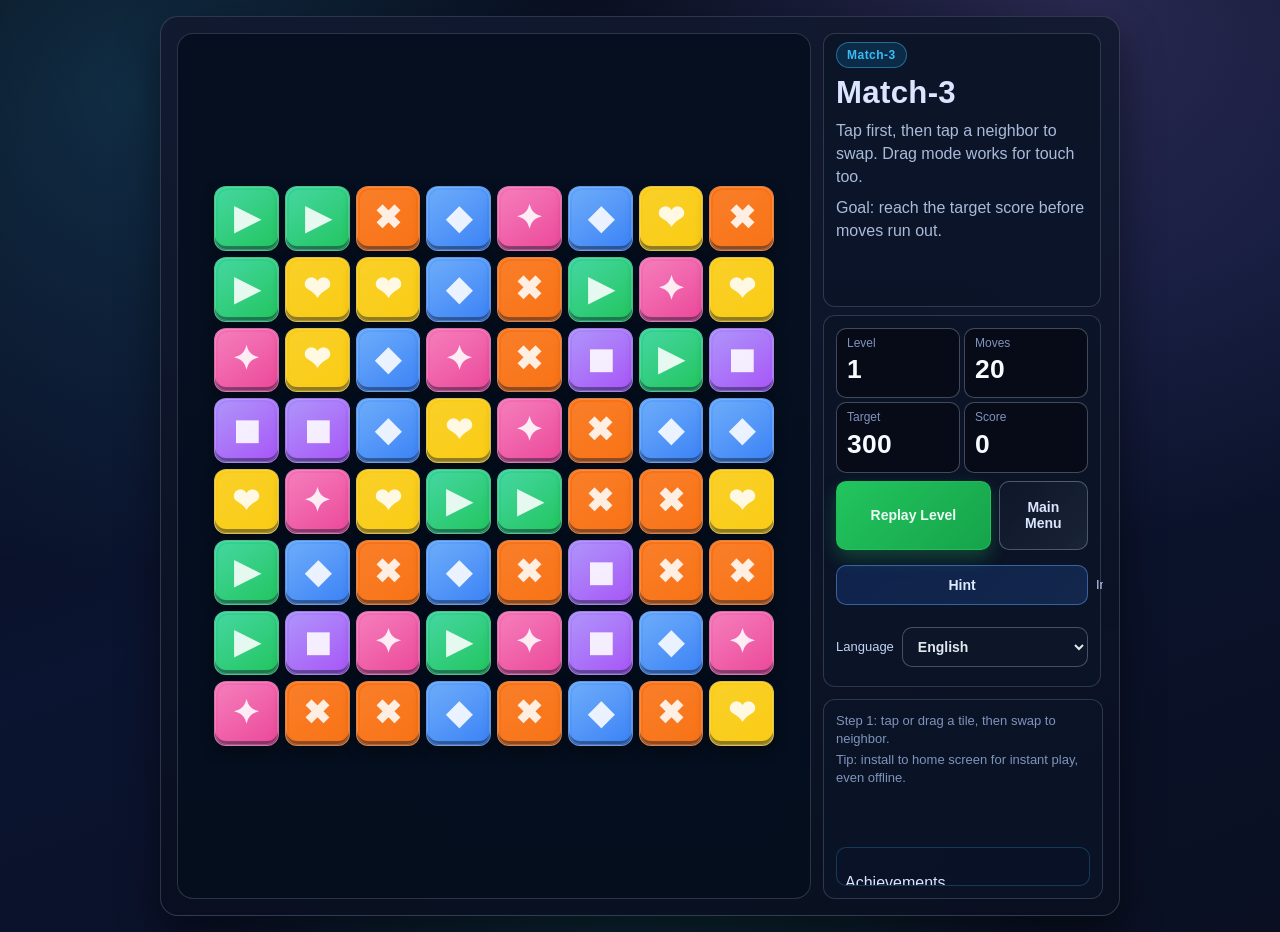
==== commit 79515163: "fix: guarantee input unlock and show result overlay on level end - Wrap applyMove body in try/finall" ====
--- a/match3/index.html
+++ b/match3/index.html
@@ -80,6 +80,9 @@
 
       <!-- BOARD -->
       <section class="board-wrap">
+        <div id="level-result-overlay" class="level-result-overlay" hidden role="status">
+          <p id="result-title" class="result-title"></p>
+        </div>
         <section class="board" id="board"
           aria-label="Game board"
           data-i18n-aria="board-label"></section>
